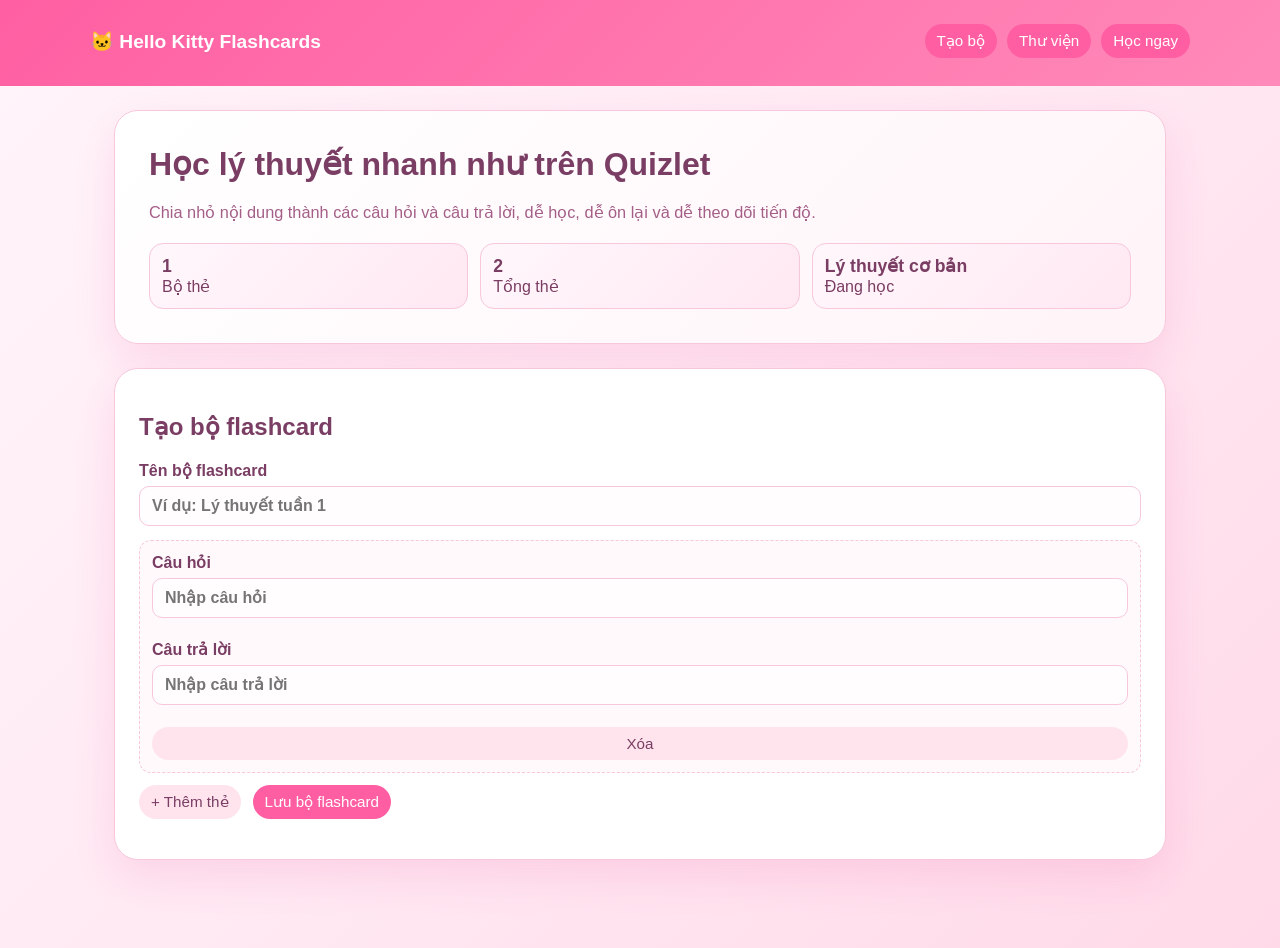
==== index.html @ 7d806160 "Deploy project to GitHub Pages" ====
<!DOCTYPE html>
<html lang="vi">
  <head>
    <meta charset="UTF-8" />
    <meta name="viewport" content="width=device-width, initial-scale=1.0" />
    <title>Flashcard Học Lý Thuyết</title>
    <link rel="stylesheet" href="styles.css" />
  </head>
  <body>
    <header>
      <nav>
        <div class="brand">🐱 Hello Kitty Flashcards</div>
        <div class="nav-links">
          <button class="nav-btn" data-target="createSection">Tạo bộ</button>
          <button class="nav-btn" data-target="librarySection">Thư viện</button>
          <button class="nav-btn" data-target="studySection">Học ngay</button>
        </div>
      </nav>
    </header>

    <main>
      <section class="hero">
        <h1>Học lý thuyết nhanh như trên Quizlet</h1>
        <p>Chia nhỏ nội dung thành các câu hỏi và câu trả lời, dễ học, dễ ôn lại và dễ theo dõi tiến độ.</p>
        <div id="heroStats" class="stats"></div>
      </section>

      <section class="panel active-panel" id="createSection">
        <h2>Tạo bộ flashcard</h2>
        <form id="deckForm">
          <label>
            Tên bộ flashcard
            <input id="deckName" type="text" placeholder="Ví dụ: Lý thuyết tuần 1" required />
          </label>
          <div id="cardInputs"></div>
          <div class="actions">
            <button type="button" id="addCardBtn" class="btn secondary">+ Thêm thẻ</button>
            <button type="submit" class="btn">Lưu bộ flashcard</button>
          </div>
          <p id="formMessage" class="form-message"></p>
        </form>
      </section>

      <section class="panel" id="librarySection">
        <div class="section-header">
          <h2>Thư viện bộ flashcard</h2>
          <button id="clearAllBtn" class="btn secondary">Xóa tất cả</button>
        </div>
        <div id="libraryList" class="deck-list"></div>
      </section>

      <section class="panel" id="studySection">
        <h2>Học flashcard</h2>
        <div id="studyStatus"></div>
        <div id="studyCard" class="flashcard-card"></div>
        <div id="likeIndicator" class="like-indicator"></div>
        <div class="actions study-actions">
          <button id="showAnswerBtn" class="btn">Xem đáp án</button>
          <button id="rememberBtn" class="btn secondary">Đã nhớ</button>
          <button id="reviewBtn" class="btn secondary">Cần ôn lại</button>
        </div>
        <div class="actions study-actions">
          <button id="backBtn" class="btn secondary">Back</button>
          <button id="nextBtn" class="btn">Next</button>
        </div>
        <div id="studySummary"></div>
      </section>
    </main>

    <script src="app.js"></script>
  </body>
</html>
---- styles.css ----
:root {
  color-scheme: light;
  --bg: #fff5fa;
  --card: #ffffff;
  --text: #7a3d63;
  --muted: #a45e87;
  --primary: #ff5fa2;
  --primary-dark: #ec4899;
  --border: #f7c7dc;
  --success: #f06292;
  --danger: #e11d48;
}

* {
  box-sizing: border-box;
}

body {
  margin: 0;
  font-family: Inter, Arial, sans-serif;
  background: linear-gradient(135deg, #fff5fa 0%, #ffe8f2 55%, #ffd9e8 100%);
  color: var(--text);
  position: relative;
  overflow-x: hidden;
}

body::before,
body::after {
  content: "";
  position: fixed;
  width: 140px;
  height: 140px;
  opacity: 0.95;
  z-index: 0;
  pointer-events: none;
  background-size: contain;
  background-repeat: no-repeat;
  background-position: center;
  filter: drop-shadow(0 8px 18px rgba(236, 72, 153, 0.18));
}

body::before {
  top: 70px;
  left: 12px;
  background-image: url("https://theselfishmeme.co.uk/wp-content/uploads/2025/11/anh-sticker-hello-kitty-meme-bua-16.webp");
}

body::after {
  bottom: 20px;
  right: 16px;
  background-image: url("https://theselfishmeme.co.uk/wp-content/uploads/2025/11/anh-sticker-hello-kitty-meme-bua-16.webp");
}

header {
  background: linear-gradient(135deg, var(--primary), #ff8ab9);
  color: white;
  padding: 24px 24px 28px;
  position: relative;
  z-index: 1;
}

nav {
  max-width: 1100px;
  margin: 0 auto;
  display: flex;
  justify-content: space-between;
  align-items: center;
  gap: 16px;
}

.brand {
  font-size: 1.2rem;
  font-weight: 700;
}

.nav-links {
  display: flex;
  gap: 10px;
  flex-wrap: wrap;
}

.nav-btn,
.btn {
  text-decoration: none;
  color: white;
  background: var(--primary);
  padding: 8px 12px;
  border-radius: 999px;
  font-size: 0.95rem;
  border: none;
  cursor: pointer;
  transition: transform 0.2s ease, box-shadow 0.2s ease;
}

.nav-btn:hover,
.btn:hover {
  transform: translateY(-1px);
  box-shadow: 0 6px 14px rgba(236, 72, 153, 0.2);
}

.btn.secondary {
  background: #ffe4ee;
  color: var(--text);
}

main {
  max-width: 1100px;
  margin: 24px auto;
  padding: 0 24px 40px;
  position: relative;
  z-index: 1;
}

.hero,
.panel {
  background: var(--card);
  border: 1px solid var(--border);
  border-radius: 24px;
  box-shadow: 0 16px 42px rgba(236, 72, 153, 0.14);
}

.hero {
  padding: 34px;
  display: grid;
  gap: 16px;
  margin-bottom: 24px;
  background: linear-gradient(135deg, #ffffff 0%, #fff4f8 100%);
}

.hero h1 {
  margin: 0;
  font-size: 2rem;
  font-weight: 800;
}

.hero p {
  margin: 0;
  color: var(--muted);
  line-height: 1.7;
  font-size: 1.02rem;
}

.stats {
  display: grid;
  grid-template-columns: repeat(auto-fit, minmax(140px, 1fr));
  gap: 12px;
}

.stat-card {
  border: 1px solid var(--border);
  border-radius: 14px;
  padding: 12px;
  background: linear-gradient(135deg, #fff7fb, #ffe8f2);
}

.stat-card strong {
  display: block;
  font-size: 1.1rem;
}

.panel {
  padding: 24px;
  display: none;
  margin-bottom: 24px;
}

.panel.active-panel {
  display: block;
}

.section-header {
  display: flex;
  justify-content: space-between;
  align-items: center;
  gap: 12px;
  margin-bottom: 16px;
}

label {
  display: block;
  margin-bottom: 14px;
  font-weight: 600;
}

input, textarea {
  width: 100%;
  padding: 10px 12px;
  margin-top: 6px;
  border: 1px solid var(--border);
  border-radius: 10px;
  font: inherit;
  background: #fffdfd;
}

textarea {
  min-height: 82px;
  resize: vertical;
}

.actions {
  display: flex;
  gap: 12px;
  flex-wrap: wrap;
  margin-top: 8px;
}

.card-row {
  border: 1px dashed var(--border);
  border-radius: 12px;
  padding: 12px;
  margin-bottom: 12px;
  display: grid;
  gap: 8px;
  background: #fff9fc;
}

.form-message {
  margin-top: 10px;
  font-weight: 600;
}

.form-message.success {
  color: var(--success);
}

.form-message.error {
  color: var(--danger);
}

.deck-list {
  display: grid;
  gap: 12px;
}

.deck-item {
  border: 1px solid var(--border);
  border-radius: 14px;
  padding: 14px;
  display: flex;
  justify-content: space-between;
  gap: 8px;
  align-items: center;
  background: #fff9fc;
}

.deck-item.active-deck {
  border-color: var(--primary);
  background: #ffe8f2;
}

.deck-item p {
  margin: 4px 0 0;
  color: var(--muted);
}

.deck-actions {
  display: flex;
  gap: 8px;
}

.empty-state {
  color: var(--muted);
  font-style: italic;
}

.flashcard-card {
  border: 1px solid var(--border);
  border-radius: 22px;
  background: linear-gradient(135deg, #fff7fb, #ffe8f2);
  padding: 26px;
  min-height: 260px;
  display: flex;
  flex-direction: column;
  justify-content: space-between;
  gap: 12px;
  margin-top: 12px;
  transform: perspective(1000px) rotateX(1deg);
}

.flashcard-content .label {
  font-size: 0.95rem;
  color: var(--muted);
  text-transform: uppercase;
  letter-spacing: 0.08em;
  margin-bottom: 6px;
}

.flashcard-content .question {
  font-size: 1.3rem;
  font-weight: 700;
  margin: 0 0 8px;
}

.flashcard-content .answer,
.flashcard-content .hint {
  color: var(--muted);
  line-height: 1.6;
  margin: 0;
}

.study-meta {
  display: flex;
  justify-content: space-between;
  color: var(--muted);
  font-size: 0.95rem;
  margin-top: 8px;
}

.status-badges {
  display: flex;
  gap: 8px;
  flex-wrap: wrap;
}

.badge {
  background: white;
  border-radius: 999px;
  padding: 6px 10px;
  font-size: 0.9rem;
  border: 1px solid var(--border);
}

.like-indicator {
  margin-top: 12px;
  min-height: 34px;
}

.like-btn {
  background: linear-gradient(135deg, #ff5fa2, #ff7eb3);
  color: white;
  border: none;
  padding: 8px 14px;
  border-radius: 999px;
  font-weight: 700;
}

.summary-box {
  margin-top: 14px;
  padding: 12px;
  border-radius: 12px;
  background: #fff9fc;
  border: 1px solid var(--border);
}

@media (max-width: 700px) {
  nav {
    flex-direction: column;
    align-items: flex-start;
  }

  .section-header {
    flex-direction: column;
    align-items: flex-start;
  }
}
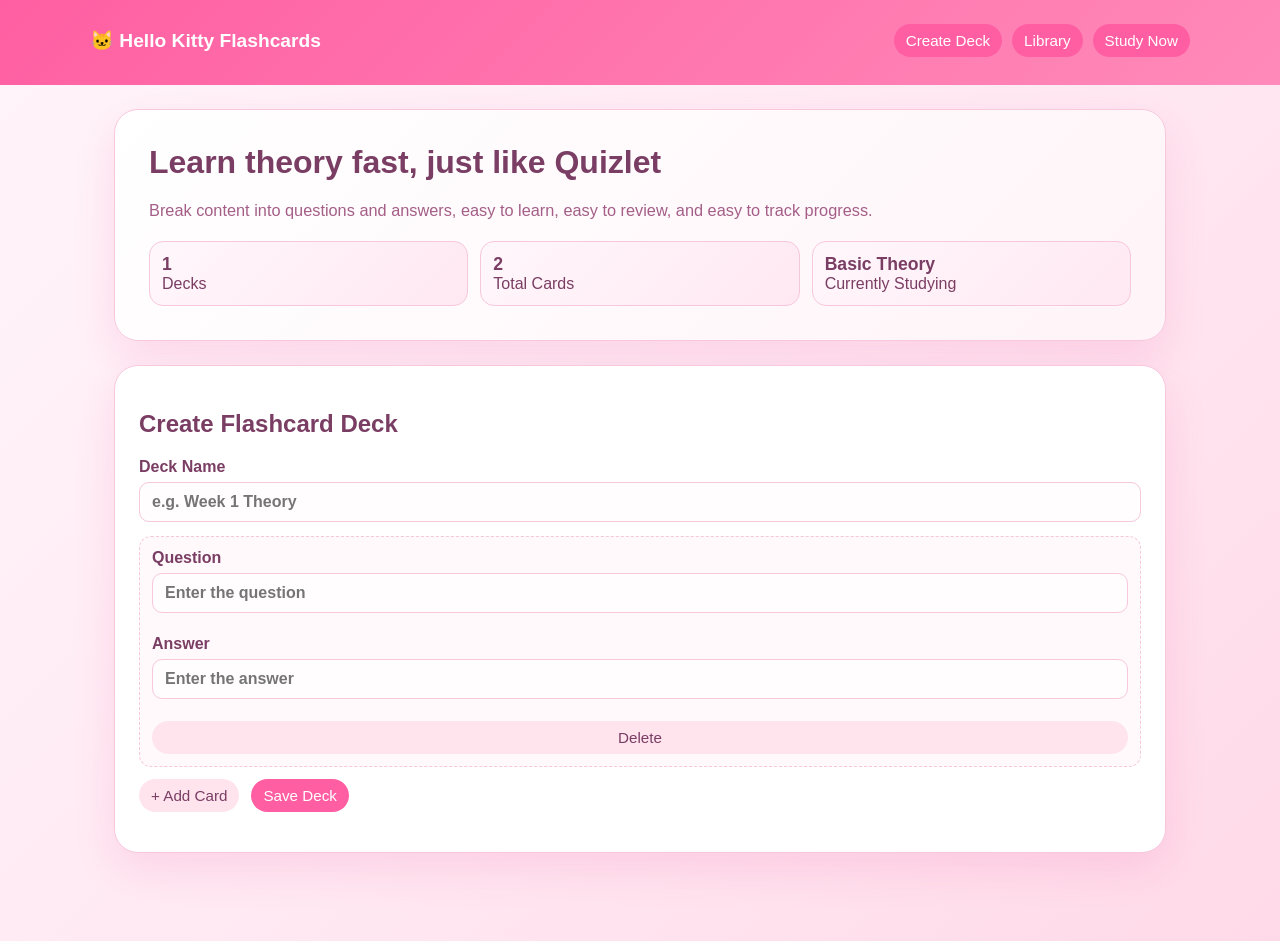
==== commit 7e73e1b9: "Translate UI text to English All Vietnamese labels, headings, buttons, and messages across the HTML " ====
--- a/index.html
+++ b/index.html
@@ -1,9 +1,9 @@
 <!DOCTYPE html>
-<html lang="vi">
+<html lang="en">
   <head>
     <meta charset="UTF-8" />
     <meta name="viewport" content="width=device-width, initial-scale=1.0" />
-    <title>Flashcard Học Lý Thuyết</title>
+    <title>Flashcard Theory Study</title>
     <link rel="stylesheet" href="styles.css" />
   </head>
   <body>
@@ -11,31 +11,31 @@
       <nav>
         <div class="brand">🐱 Hello Kitty Flashcards</div>
         <div class="nav-links">
-          <button class="nav-btn" data-target="createSection">Tạo bộ</button>
-          <button class="nav-btn" data-target="librarySection">Thư viện</button>
-          <button class="nav-btn" data-target="studySection">Học ngay</button>
+          <button class="nav-btn" data-target="createSection">Create Deck</button>
+          <button class="nav-btn" data-target="librarySection">Library</button>
+          <button class="nav-btn" data-target="studySection">Study Now</button>
         </div>
       </nav>
     </header>
 
     <main>
       <section class="hero">
-        <h1>Học lý thuyết nhanh như trên Quizlet</h1>
-        <p>Chia nhỏ nội dung thành các câu hỏi và câu trả lời, dễ học, dễ ôn lại và dễ theo dõi tiến độ.</p>
+        <h1>Learn theory fast, just like Quizlet</h1>
+        <p>Break content into questions and answers, easy to learn, easy to review, and easy to track progress.</p>
         <div id="heroStats" class="stats"></div>
       </section>
 
       <section class="panel active-panel" id="createSection">
-        <h2>Tạo bộ flashcard</h2>
+        <h2>Create Flashcard Deck</h2>
         <form id="deckForm">
           <label>
-            Tên bộ flashcard
-            <input id="deckName" type="text" placeholder="Ví dụ: Lý thuyết tuần 1" required />
+            Deck Name
+            <input id="deckName" type="text" placeholder="e.g. Week 1 Theory" required />
           </label>
           <div id="cardInputs"></div>
           <div class="actions">
-            <button type="button" id="addCardBtn" class="btn secondary">+ Thêm thẻ</button>
-            <button type="submit" class="btn">Lưu bộ flashcard</button>
+            <button type="button" id="addCardBtn" class="btn secondary">+ Add Card</button>
+            <button type="submit" class="btn">Save Deck</button>
           </div>
           <p id="formMessage" class="form-message"></p>
         </form>
@@ -43,21 +43,21 @@
 
       <section class="panel" id="librarySection">
         <div class="section-header">
-          <h2>Thư viện bộ flashcard</h2>
-          <button id="clearAllBtn" class="btn secondary">Xóa tất cả</button>
+          <h2>Flashcard Library</h2>
+          <button id="clearAllBtn" class="btn secondary">Delete All</button>
         </div>
         <div id="libraryList" class="deck-list"></div>
       </section>
 
       <section class="panel" id="studySection">
-        <h2>Học flashcard</h2>
+        <h2>Study Flashcards</h2>
         <div id="studyStatus"></div>
         <div id="studyCard" class="flashcard-card"></div>
         <div id="likeIndicator" class="like-indicator"></div>
         <div class="actions study-actions">
-          <button id="showAnswerBtn" class="btn">Xem đáp án</button>
-          <button id="rememberBtn" class="btn secondary">Đã nhớ</button>
-          <button id="reviewBtn" class="btn secondary">Cần ôn lại</button>
+          <button id="showAnswerBtn" class="btn">Show Answer</button>
+          <button id="rememberBtn" class="btn secondary">Remembered</button>
+          <button id="reviewBtn" class="btn secondary">Need Review</button>
         </div>
         <div class="actions study-actions">
           <button id="backBtn" class="btn secondary">Back</button>
